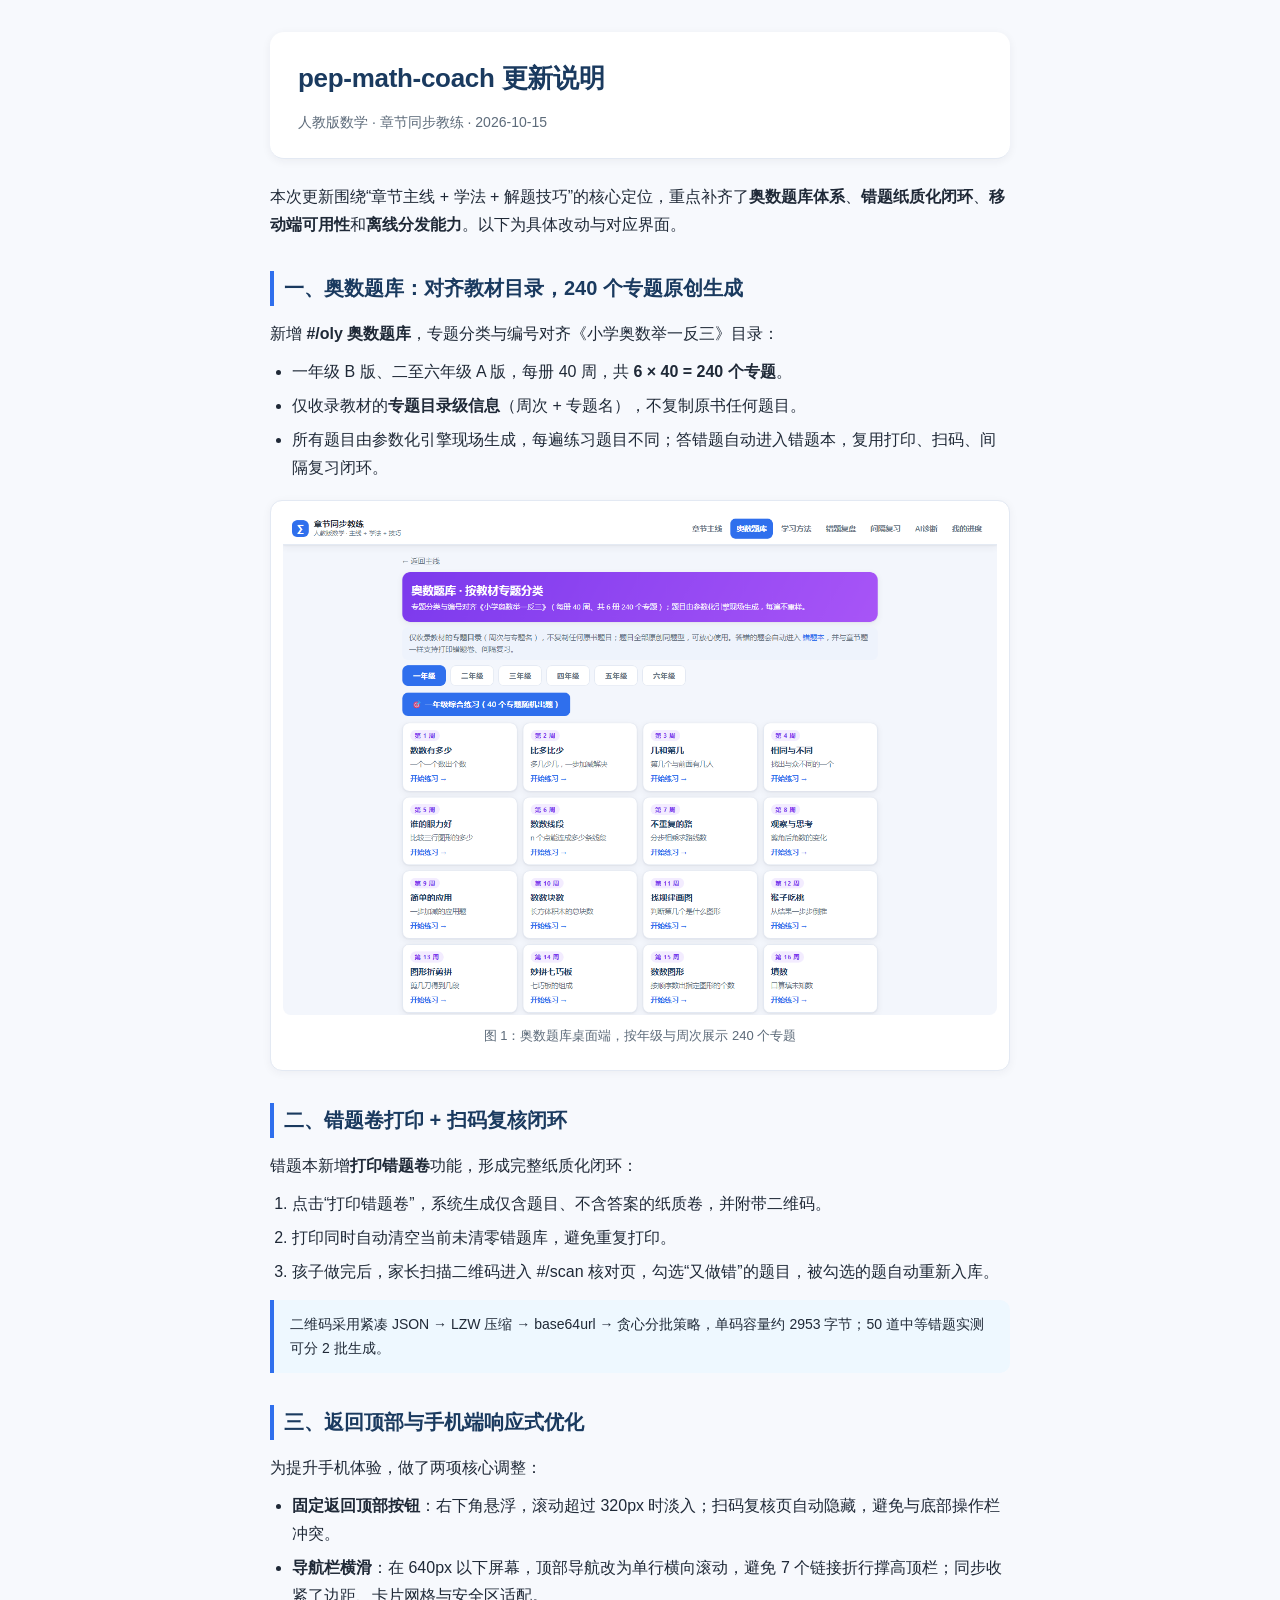
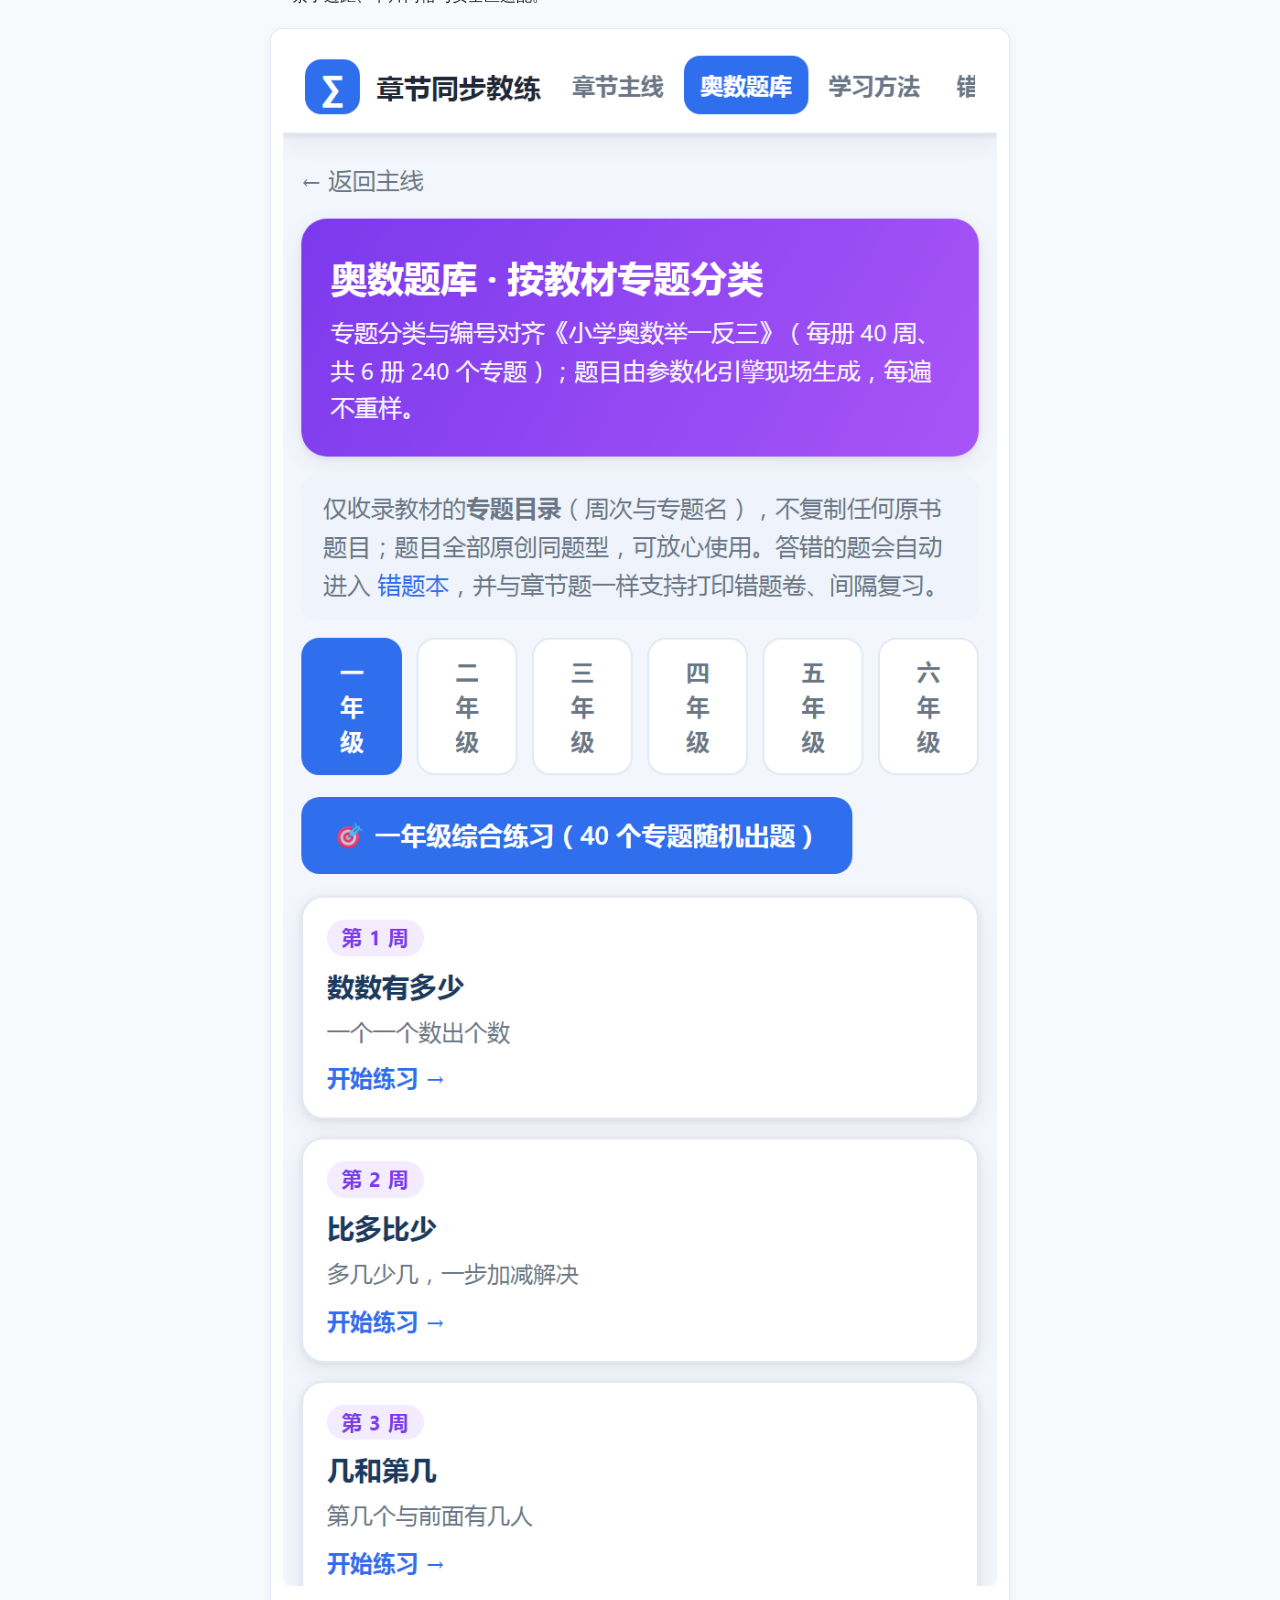
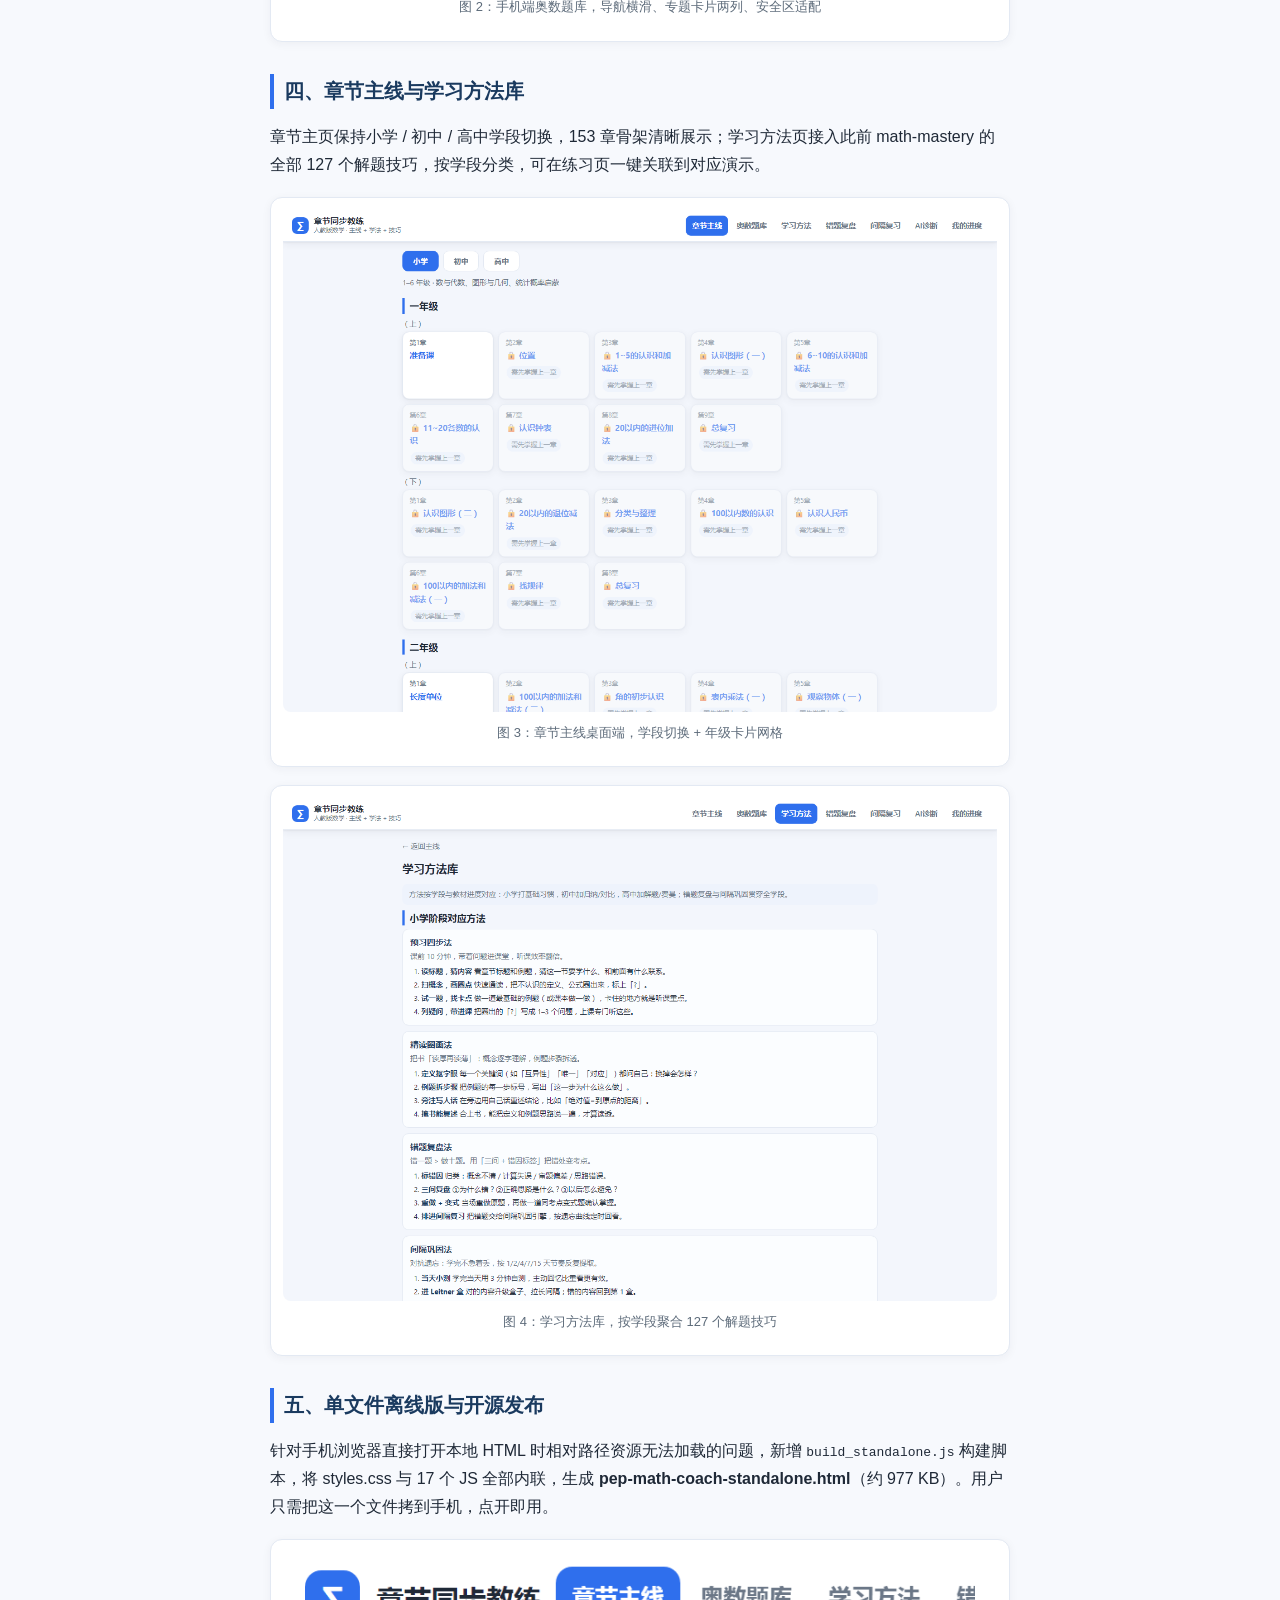
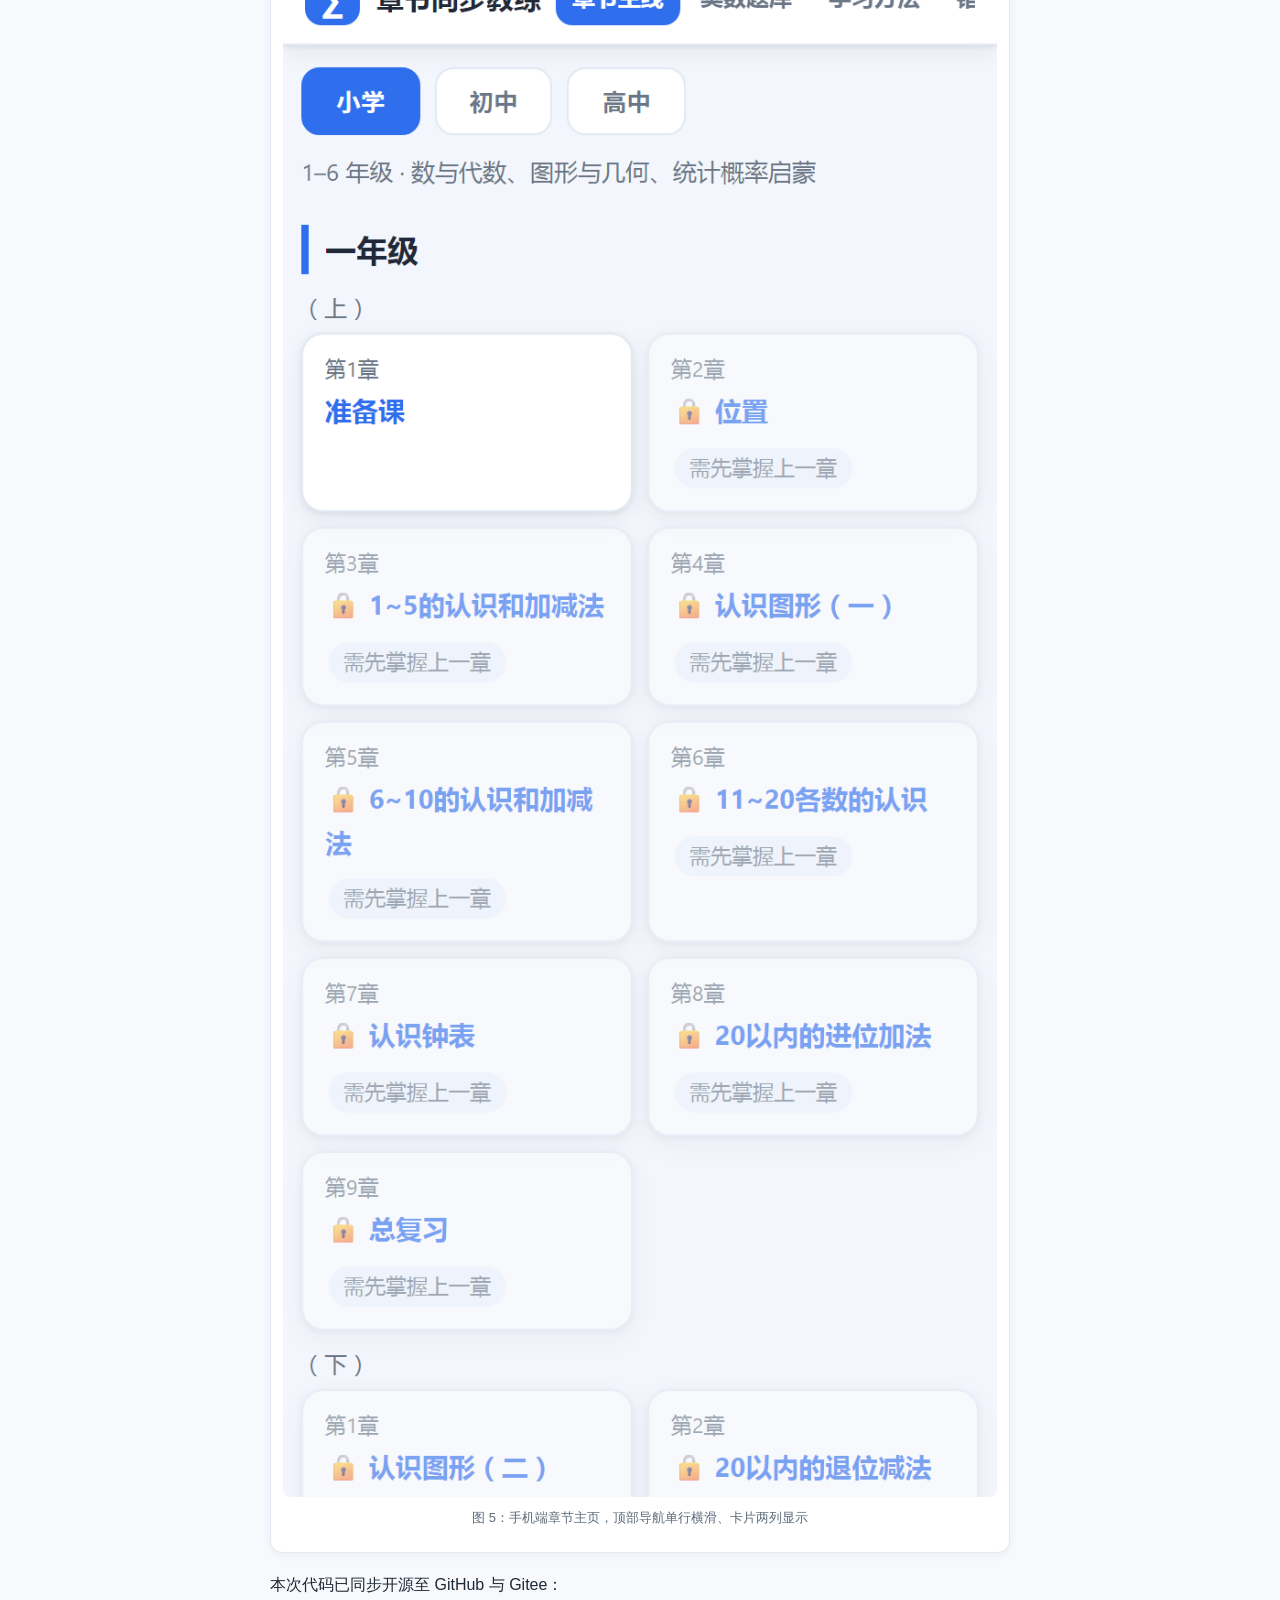
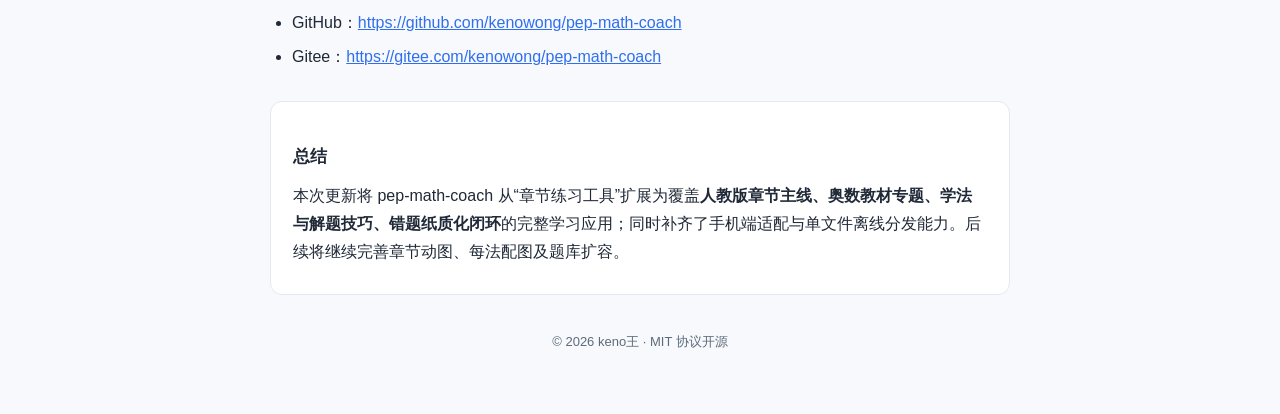
==== update_article_2026-10-15.html @ 13f116b4 "新增更新说明文章(内嵌5张界面截图) + 截图脚本与更新说明HTML" ====
<!doctype html>
<html lang="zh-CN">
<head>
<meta charset="utf-8" />
<meta name="viewport" content="width=device-width, initial-scale=1" />
<title>pep-math-coach 更新说明 · 2026-10-15</title>
<style>
:root{--blue:#2f6fed;--blue-d:#1a3a5f;--bg:#f7f9fd;--card:#fff;--line:#e3e9f3;--txt:#1f2937;--mut:#5d6b7a}
*{box-sizing:border-box}
body{margin:0;padding:0;font-family:-apple-system,BlinkMacSystemFont,"Segoe UI","PingFang SC","Microsoft YaHei",sans-serif;background:var(--bg);color:var(--txt);line-height:1.75}
.wrap{max-width:780px;margin:0 auto;padding:32px 20px 60px}
header{border-bottom:1px solid var(--line);padding-bottom:20px;margin-bottom:24px;background:var(--card);padding:24px 28px;border-radius:14px;box-shadow:0 2px 10px rgba(31,41,55,.06)}
h1{margin:0 0 8px;font-size:26px;color:var(--blue-d);letter-spacing:-.3px}
.meta{margin:0;color:var(--mut);font-size:14px}
h2{font-size:20px;color:var(--blue-d);margin:32px 0 14px;border-left:4px solid var(--blue);padding-left:10px}
h3{font-size:17px;margin:22px 0 10px;color:var(--txt)}
p{margin:10px 0}
ul,ol{margin:8px 0;padding-left:22px}
li{margin:6px 0}
.figure{background:var(--card);border:1px solid var(--line);border-radius:12px;padding:12px;margin:18px 0;box-shadow:0 2px 10px rgba(31,41,55,.05)}
.figure img{width:100%;height:auto;border-radius:8px;display:block}
.caption{font-size:13px;color:var(--mut);text-align:center;margin-top:10px}
.badge{display:inline-block;font-size:12px;padding:2px 8px;border-radius:20px;background:#eef3fc;color:var(--blue);margin-right:6px}
.note{background:#eef8ff;border-left:4px solid var(--blue);padding:12px 16px;border-radius:0 10px 10px 0;margin:14px 0;font-size:14px}
.summary{background:var(--card);padding:18px 22px;border-radius:12px;border:1px solid var(--line);margin-top:30px}
footer{margin-top:36px;font-size:13px;color:var(--mut);text-align:center}
a{color:var(--blue)}
</style>
</head>
<body>
<div class="wrap">
<header>
  <h1>pep-math-coach 更新说明</h1>
  <p class="meta">人教版数学 · 章节同步教练 · 2026-10-15</p>
</header>

<p>本次更新围绕“章节主线 + 学法 + 解题技巧”的核心定位，重点补齐了<strong>奥数题库体系</strong>、<strong>错题纸质化闭环</strong>、<strong>移动端可用性</strong>和<strong>离线分发能力</strong>。以下为具体改动与对应界面。</p>

<h2>一、奥数题库：对齐教材目录，240 个专题原创生成</h2>
<p>新增 <strong>#/oly 奥数题库</strong>，专题分类与编号对齐《小学奥数举一反三》目录：</p>
<ul>
  <li>一年级 B 版、二至六年级 A 版，每册 40 周，共 <strong>6 × 40 = 240 个专题</strong>。</li>
  <li>仅收录教材的<strong>专题目录级信息</strong>（周次 + 专题名），不复制原书任何题目。</li>
  <li>所有题目由参数化引擎现场生成，每遍练习题目不同；答错题自动进入错题本，复用打印、扫码、间隔复习闭环。</li>
</ul>

<div class="figure">
  <img src="[data-uri]" alt="奥数题库桌面端" />
  <p class="caption">图 1：奥数题库桌面端，按年级与周次展示 240 个专题</p>
</div>

<h2>二、错题卷打印 + 扫码复核闭环</h2>
<p>错题本新增<strong>打印错题卷</strong>功能，形成完整纸质化闭环：</p>
<ol>
  <li>点击“打印错题卷”，系统生成仅含题目、不含答案的纸质卷，并附带二维码。</li>
  <li>打印同时自动清空当前未清零错题库，避免重复打印。</li>
  <li>孩子做完后，家长扫描二维码进入 #/scan 核对页，勾选“又做错”的题目，被勾选的题自动重新入库。</li>
</ol>
<div class="note">
  二维码采用紧凑 JSON → LZW 压缩 → base64url → 贪心分批策略，单码容量约 2953 字节；50 道中等错题实测可分 2 批生成。
</div>

<h2>三、返回顶部与手机端响应式优化</h2>
<p>为提升手机体验，做了两项核心调整：</p>
<ul>
  <li><strong>固定返回顶部按钮</strong>：右下角悬浮，滚动超过 320px 时淡入；扫码复核页自动隐藏，避免与底部操作栏冲突。</li>
  <li><strong>导航栏横滑</strong>：在 640px 以下屏幕，顶部导航改为单行横向滚动，避免 7 个链接折行撑高顶栏；同步收紧了边距、卡片网格与安全区适配。</li>
</ul>

<div class="figure">
  <img src="[data-uri]" alt="奥数题库手机端" />
  <p class="caption">图 2：手机端奥数题库，导航横滑、专题卡片两列、安全区适配</p>
</div>

<h2>四、章节主线与学习方法库</h2>
<p>章节主页保持小学 / 初中 / 高中学段切换，153 章骨架清晰展示；学习方法页接入此前 math-mastery 的全部 127 个解题技巧，按学段分类，可在练习页一键关联到对应演示。</p>

<div class="figure">
  <img src="[data-uri]" alt="章节主线桌面端" />
  <p class="caption">图 3：章节主线桌面端，学段切换 + 年级卡片网格</p>
</div>

<div class="figure">
  <img src="[data-uri]" alt="学习方法桌面端" />
  <p class="caption">图 4：学习方法库，按学段聚合 127 个解题技巧</p>
</div>

<h2>五、单文件离线版与开源发布</h2>
<p>针对手机浏览器直接打开本地 HTML 时相对路径资源无法加载的问题，新增 <code>build_standalone.js</code> 构建脚本，将 styles.css 与 17 个 JS 全部内联，生成 <strong>pep-math-coach-standalone.html</strong>（约 977 KB）。用户只需把这一个文件拷到手机，点开即用。</p>

<div class="figure">
  <img src="[data-uri]" alt="章节主页手机端" />
  <p class="caption">图 5：手机端章节主页，顶部导航单行横滑、卡片两列显示</p>
</div>

<p>本次代码已同步开源至 GitHub 与 Gitee：</p>
<ul>
  <li>GitHub：<a href="https://github.com/kenowong/pep-math-coach">https://github.com/kenowong/pep-math-coach</a></li>
  <li>Gitee：<a href="https://gitee.com/kenowong/pep-math-coach">https://gitee.com/kenowong/pep-math-coach</a></li>
</ul>

<div class="summary">
  <h3>总结</h3>
  <p>本次更新将 pep-math-coach 从“章节练习工具”扩展为覆盖<strong>人教版章节主线、奥数教材专题、学法与解题技巧、错题纸质化闭环</strong>的完整学习应用；同时补齐了手机端适配与单文件离线分发能力。后续将继续完善章节动图、每法配图及题库扩容。</p>
</div>

<footer>© 2026 keno王 · MIT 协议开源</footer>
</div>
</body>
</html>
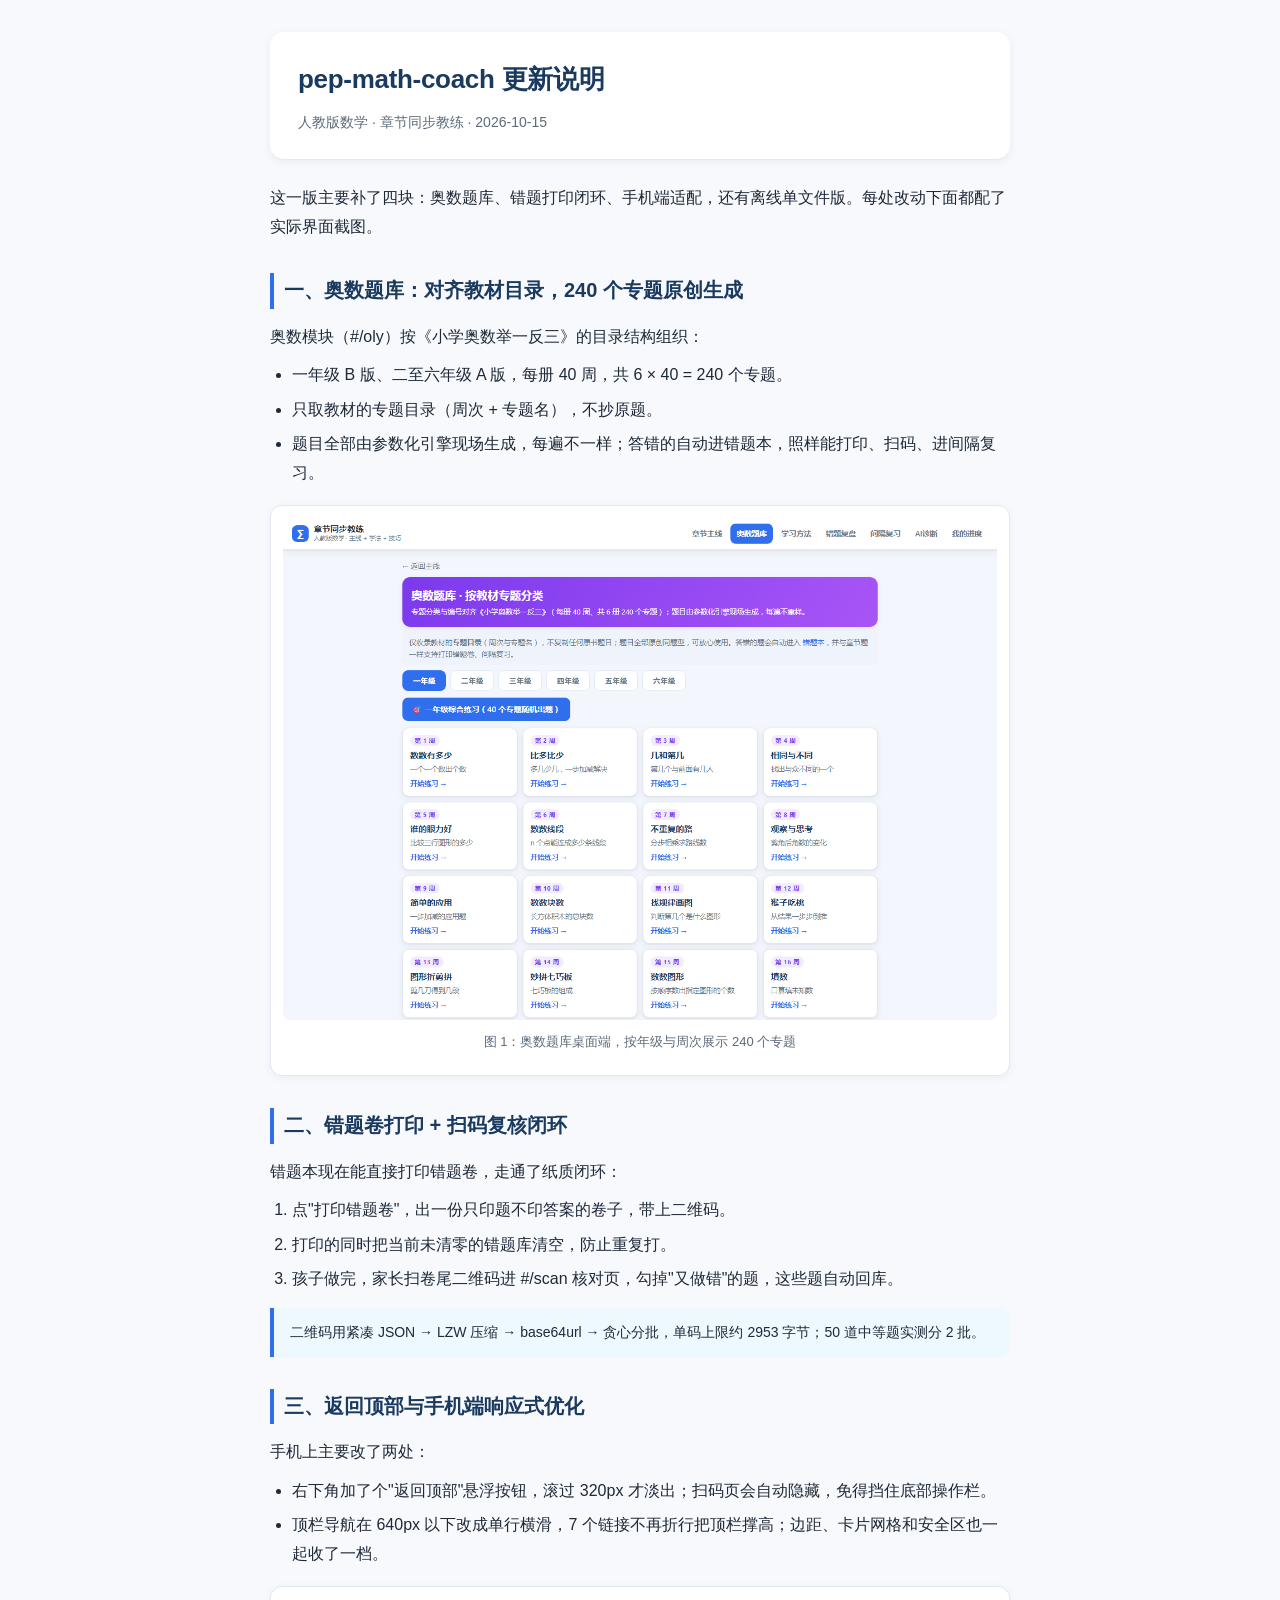
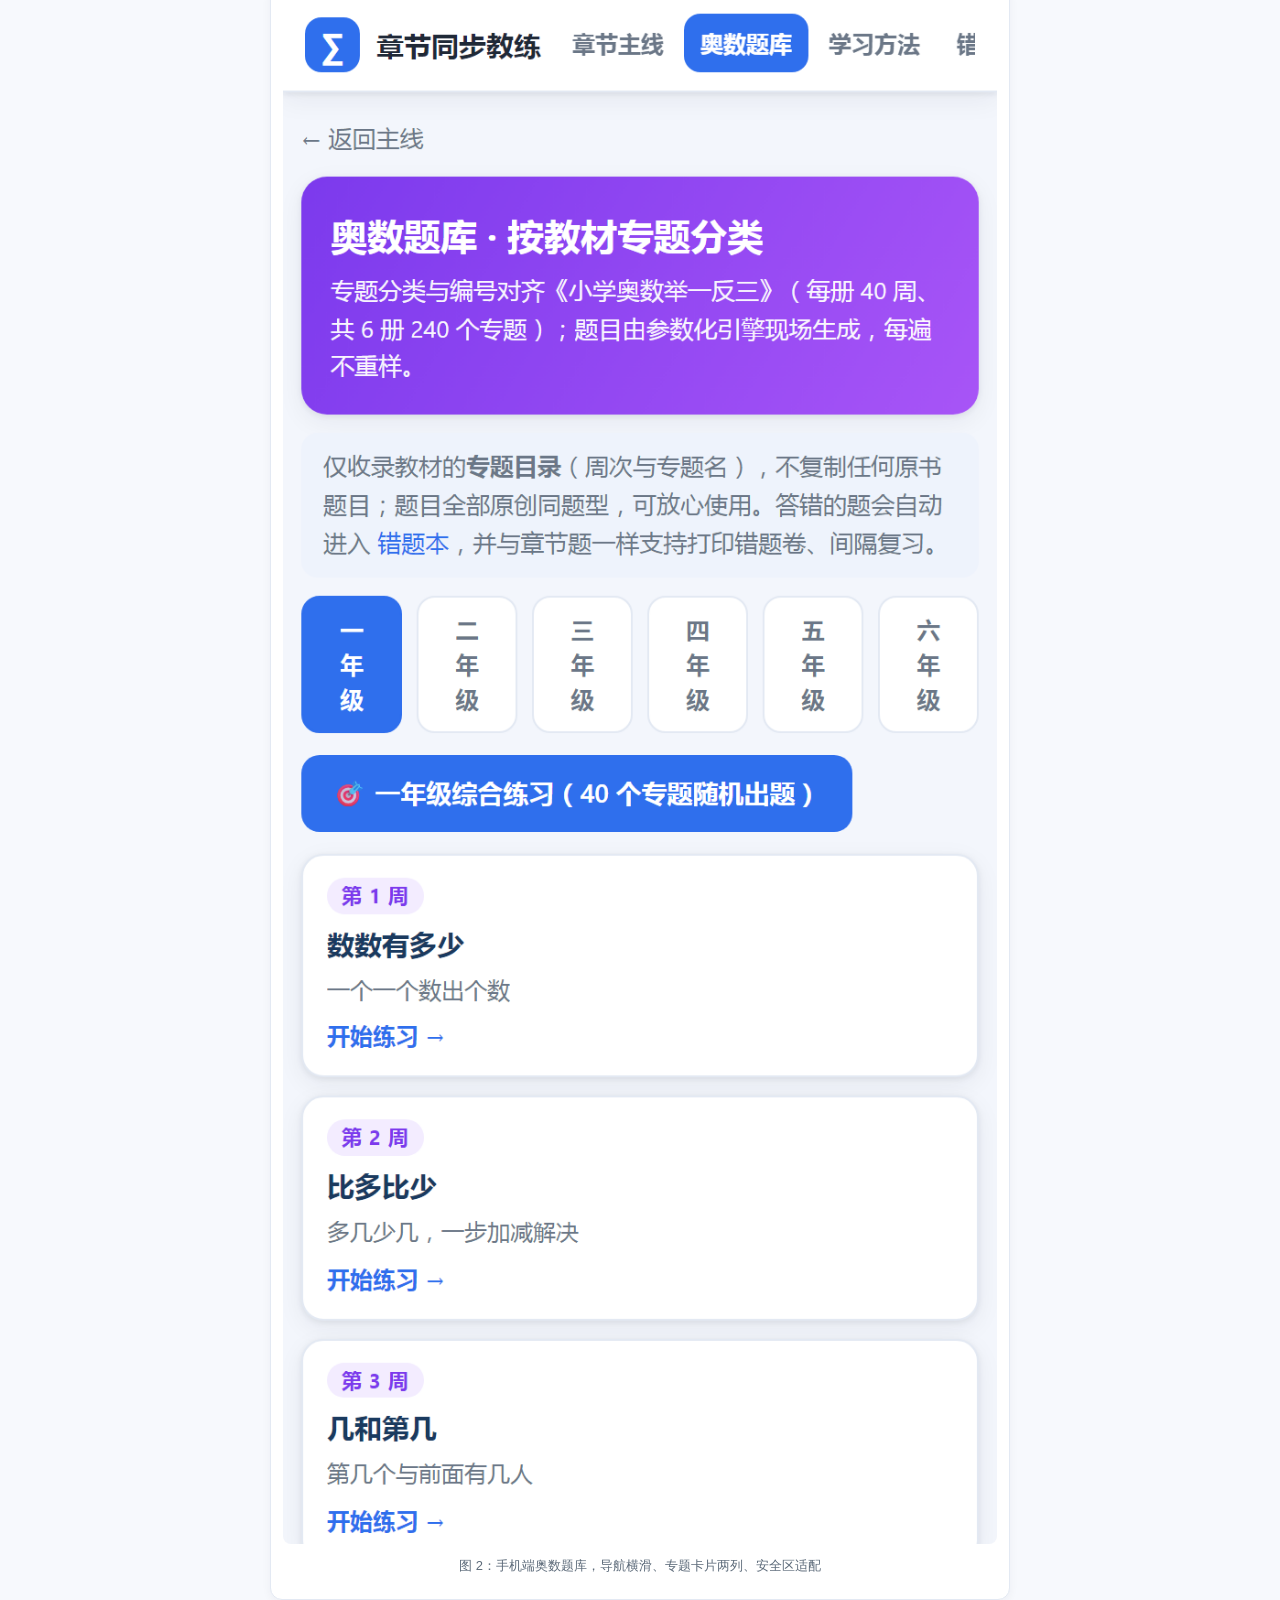
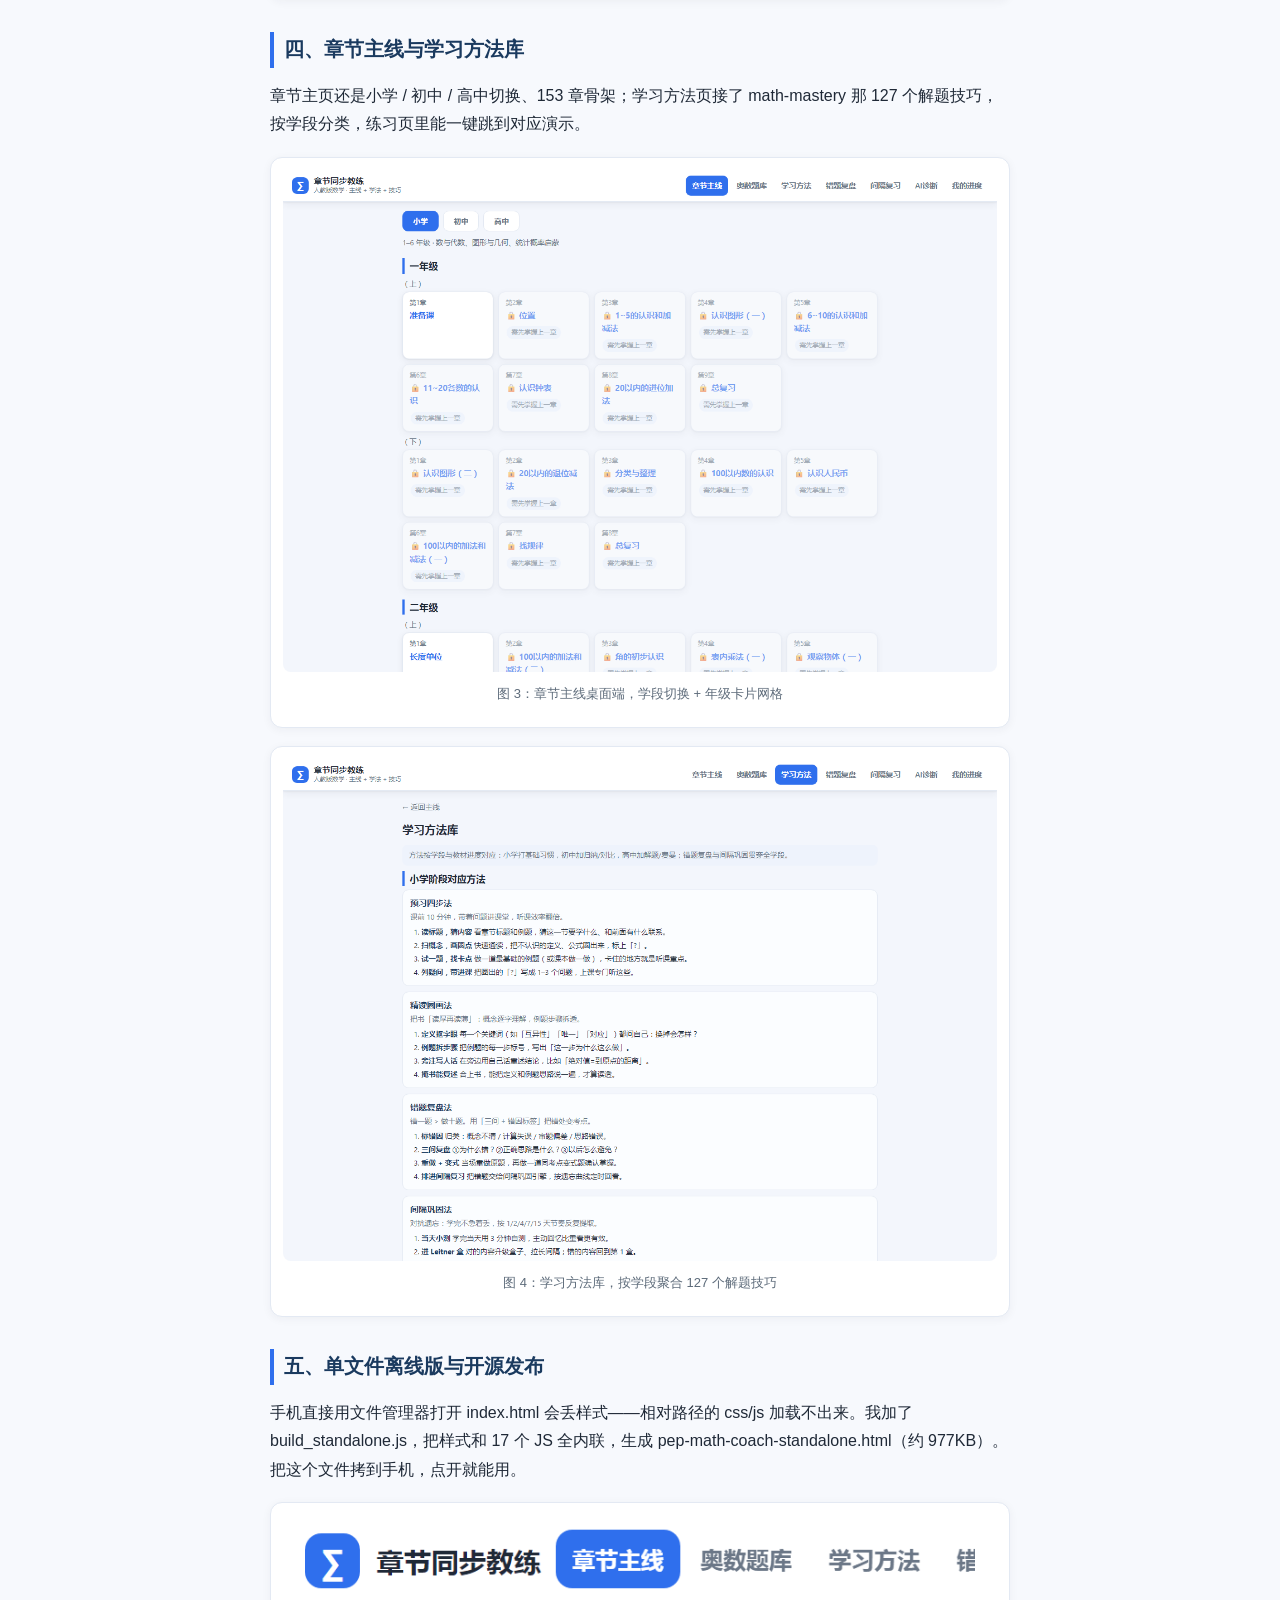
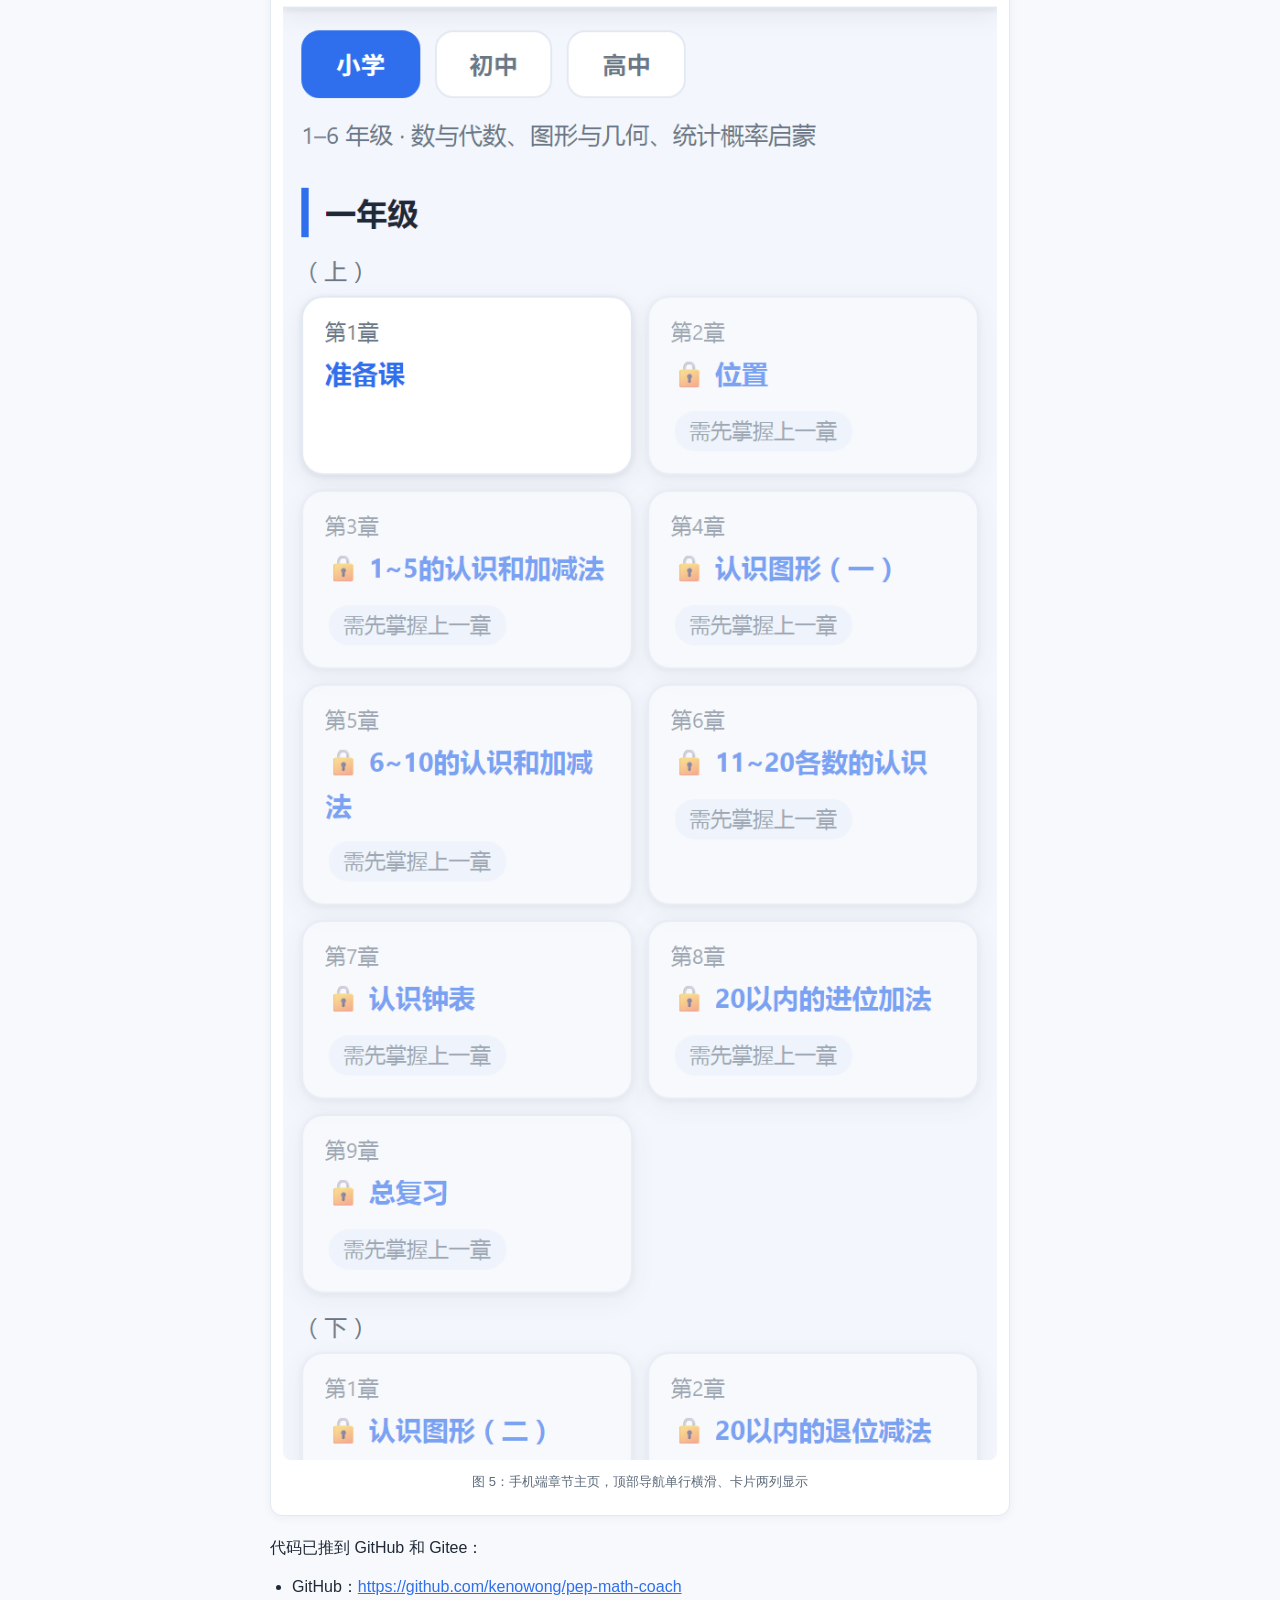
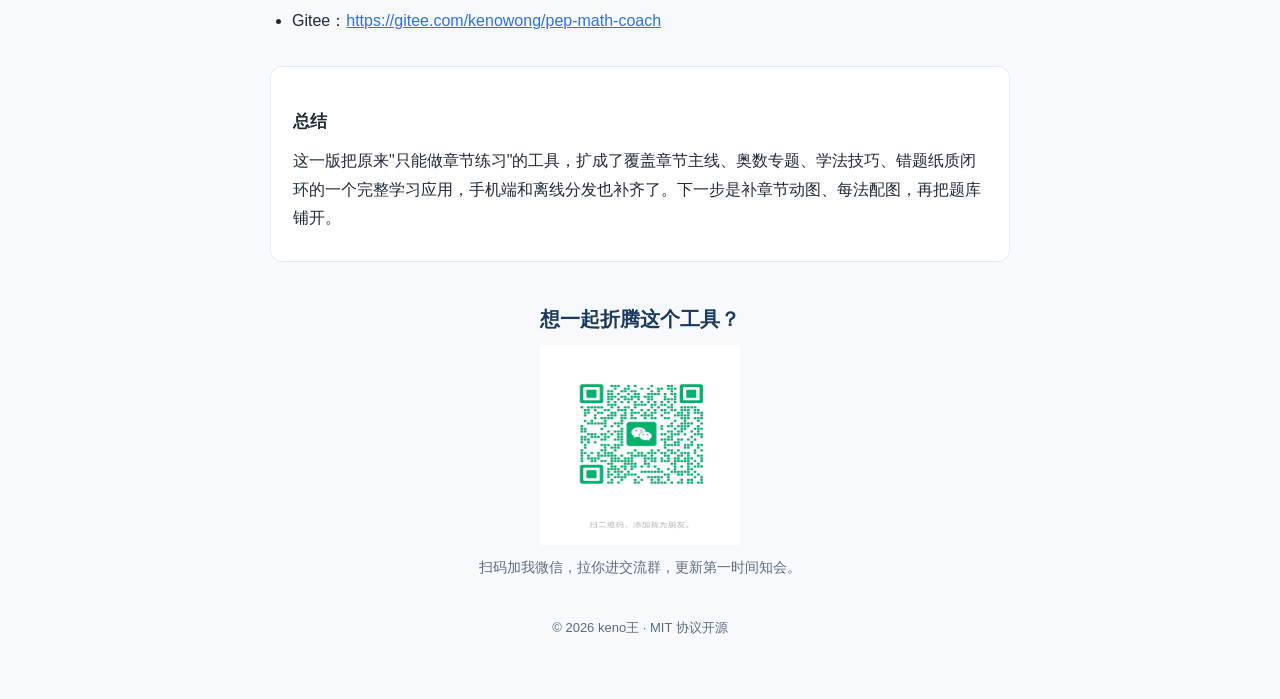
==== commit fde0b310: "更新说明重做：去AI味 + 底部个人二维码CTA（humanizer-zh铁律）" ====
--- a/update_article_2026-10-15.html
+++ b/update_article_2026-10-15.html
@@ -7,7 +7,7 @@
 <style>
 :root{--blue:#2f6fed;--blue-d:#1a3a5f;--bg:#f7f9fd;--card:#fff;--line:#e3e9f3;--txt:#1f2937;--mut:#5d6b7a}
 *{box-sizing:border-box}
-body{margin:0;padding:0;font-family:-apple-system,BlinkMacSystemFont,"Segoe UI","PingFang SC","Microsoft YaHei",sans-serif;background:var(--bg);color:var(--txt);line-height:1.75}
+body{margin:0;padding:0;font-family:-apple-system,BlinkMacSystemFont,"Segoe UI","PingFang SC","Microsoft YaHei",sans-serif;background:var(--bg);color:var(--txt);line-height:1.78}
 .wrap{max-width:780px;margin:0 auto;padding:32px 20px 60px}
 header{border-bottom:1px solid var(--line);padding-bottom:20px;margin-bottom:24px;background:var(--card);padding:24px 28px;border-radius:14px;box-shadow:0 2px 10px rgba(31,41,55,.06)}
 h1{margin:0 0 8px;font-size:26px;color:var(--blue-d);letter-spacing:-.3px}
@@ -20,11 +20,14 @@
 .figure{background:var(--card);border:1px solid var(--line);border-radius:12px;padding:12px;margin:18px 0;box-shadow:0 2px 10px rgba(31,41,55,.05)}
 .figure img{width:100%;height:auto;border-radius:8px;display:block}
 .caption{font-size:13px;color:var(--mut);text-align:center;margin-top:10px}
-.badge{display:inline-block;font-size:12px;padding:2px 8px;border-radius:20px;background:#eef3fc;color:var(--blue);margin-right:6px}
 .note{background:#eef8ff;border-left:4px solid var(--blue);padding:12px 16px;border-radius:0 10px 10px 0;margin:14px 0;font-size:14px}
 .summary{background:var(--card);padding:18px 22px;border-radius:12px;border:1px solid var(--line);margin-top:30px}
 footer{margin-top:36px;font-size:13px;color:var(--mut);text-align:center}
 a{color:var(--blue)}
+.qr-cta{text-align:center;margin:40px 0 10px}
+.qr-cta h2{border:none;padding:0;text-align:center;margin-bottom:8px}
+.qr-cta img{width:200px;height:200px;display:block;margin:0 auto 10px}
+.qr-cta p{color:var(--mut);font-size:14px}
 </style>
 </head>
 <body>
@@ -34,14 +37,14 @@
   <p class="meta">人教版数学 · 章节同步教练 · 2026-10-15</p>
 </header>
 
-<p>本次更新围绕“章节主线 + 学法 + 解题技巧”的核心定位，重点补齐了<strong>奥数题库体系</strong>、<strong>错题纸质化闭环</strong>、<strong>移动端可用性</strong>和<strong>离线分发能力</strong>。以下为具体改动与对应界面。</p>
+<p>这一版主要补了四块：奥数题库、错题打印闭环、手机端适配，还有离线单文件版。每处改动下面都配了实际界面截图。</p>
 
 <h2>一、奥数题库：对齐教材目录，240 个专题原创生成</h2>
-<p>新增 <strong>#/oly 奥数题库</strong>，专题分类与编号对齐《小学奥数举一反三》目录：</p>
+<p>奥数模块（#/oly）按《小学奥数举一反三》的目录结构组织：</p>
 <ul>
-  <li>一年级 B 版、二至六年级 A 版，每册 40 周，共 <strong>6 × 40 = 240 个专题</strong>。</li>
-  <li>仅收录教材的<strong>专题目录级信息</strong>（周次 + 专题名），不复制原书任何题目。</li>
-  <li>所有题目由参数化引擎现场生成，每遍练习题目不同；答错题自动进入错题本，复用打印、扫码、间隔复习闭环。</li>
+  <li>一年级 B 版、二至六年级 A 版，每册 40 周，共 6 × 40 = 240 个专题。</li>
+  <li>只取教材的专题目录（周次 + 专题名），不抄原题。</li>
+  <li>题目全部由参数化引擎现场生成，每遍不一样；答错的自动进错题本，照样能打印、扫码、进间隔复习。</li>
 </ul>
 
 <div class="figure">
@@ -50,21 +53,21 @@
 </div>
 
 <h2>二、错题卷打印 + 扫码复核闭环</h2>
-<p>错题本新增<strong>打印错题卷</strong>功能，形成完整纸质化闭环：</p>
+<p>错题本现在能直接打印错题卷，走通了纸质闭环：</p>
 <ol>
-  <li>点击“打印错题卷”，系统生成仅含题目、不含答案的纸质卷，并附带二维码。</li>
-  <li>打印同时自动清空当前未清零错题库，避免重复打印。</li>
-  <li>孩子做完后，家长扫描二维码进入 #/scan 核对页，勾选“又做错”的题目，被勾选的题自动重新入库。</li>
+  <li>点"打印错题卷"，出一份只印题不印答案的卷子，带上二维码。</li>
+  <li>打印的同时把当前未清零的错题库清空，防止重复打。</li>
+  <li>孩子做完，家长扫卷尾二维码进 #/scan 核对页，勾掉"又做错"的题，这些题自动回库。</li>
 </ol>
 <div class="note">
-  二维码采用紧凑 JSON → LZW 压缩 → base64url → 贪心分批策略，单码容量约 2953 字节；50 道中等错题实测可分 2 批生成。
+  二维码用紧凑 JSON → LZW 压缩 → base64url → 贪心分批，单码上限约 2953 字节；50 道中等题实测分 2 批。
 </div>
 
 <h2>三、返回顶部与手机端响应式优化</h2>
-<p>为提升手机体验，做了两项核心调整：</p>
+<p>手机上主要改了两处：</p>
 <ul>
-  <li><strong>固定返回顶部按钮</strong>：右下角悬浮，滚动超过 320px 时淡入；扫码复核页自动隐藏，避免与底部操作栏冲突。</li>
-  <li><strong>导航栏横滑</strong>：在 640px 以下屏幕，顶部导航改为单行横向滚动，避免 7 个链接折行撑高顶栏；同步收紧了边距、卡片网格与安全区适配。</li>
+  <li>右下角加了个"返回顶部"悬浮按钮，滚过 320px 才淡出；扫码页会自动隐藏，免得挡住底部操作栏。</li>
+  <li>顶栏导航在 640px 以下改成单行横滑，7 个链接不再折行把顶栏撑高；边距、卡片网格和安全区也一起收了一档。</li>
 </ul>
 
 <div class="figure">
@@ -73,7 +76,7 @@
 </div>
 
 <h2>四、章节主线与学习方法库</h2>
-<p>章节主页保持小学 / 初中 / 高中学段切换，153 章骨架清晰展示；学习方法页接入此前 math-mastery 的全部 127 个解题技巧，按学段分类，可在练习页一键关联到对应演示。</p>
+<p>章节主页还是小学 / 初中 / 高中切换、153 章骨架；学习方法页接了 math-mastery 那 127 个解题技巧，按学段分类，练习页里能一键跳到对应演示。</p>
 
 <div class="figure">
   <img src="[data-uri]" alt="章节主线桌面端" />
@@ -86,14 +89,14 @@
 </div>
 
 <h2>五、单文件离线版与开源发布</h2>
-<p>针对手机浏览器直接打开本地 HTML 时相对路径资源无法加载的问题，新增 <code>build_standalone.js</code> 构建脚本，将 styles.css 与 17 个 JS 全部内联，生成 <strong>pep-math-coach-standalone.html</strong>（约 977 KB）。用户只需把这一个文件拷到手机，点开即用。</p>
+<p>手机直接用文件管理器打开 index.html 会丢样式——相对路径的 css/js 加载不出来。我加了 build_standalone.js，把样式和 17 个 JS 全内联，生成 pep-math-coach-standalone.html（约 977KB）。把这个文件拷到手机，点开就能用。</p>
 
 <div class="figure">
   <img src="[data-uri]" alt="章节主页手机端" />
   <p class="caption">图 5：手机端章节主页，顶部导航单行横滑、卡片两列显示</p>
 </div>
 
-<p>本次代码已同步开源至 GitHub 与 Gitee：</p>
+<p>代码已推到 GitHub 和 Gitee：</p>
 <ul>
   <li>GitHub：<a href="https://github.com/kenowong/pep-math-coach">https://github.com/kenowong/pep-math-coach</a></li>
   <li>Gitee：<a href="https://gitee.com/kenowong/pep-math-coach">https://gitee.com/kenowong/pep-math-coach</a></li>
@@ -101,7 +104,13 @@
 
 <div class="summary">
   <h3>总结</h3>
-  <p>本次更新将 pep-math-coach 从“章节练习工具”扩展为覆盖<strong>人教版章节主线、奥数教材专题、学法与解题技巧、错题纸质化闭环</strong>的完整学习应用；同时补齐了手机端适配与单文件离线分发能力。后续将继续完善章节动图、每法配图及题库扩容。</p>
+  <p>这一版把原来"只能做章节练习"的工具，扩成了覆盖章节主线、奥数专题、学法技巧、错题纸质闭环的一个完整学习应用，手机端和离线分发也补齐了。下一步是补章节动图、每法配图，再把题库铺开。</p>
+</div>
+
+<div class="qr-cta">
+  <h2>想一起折腾这个工具？</h2>
+  <img src="[data-uri]